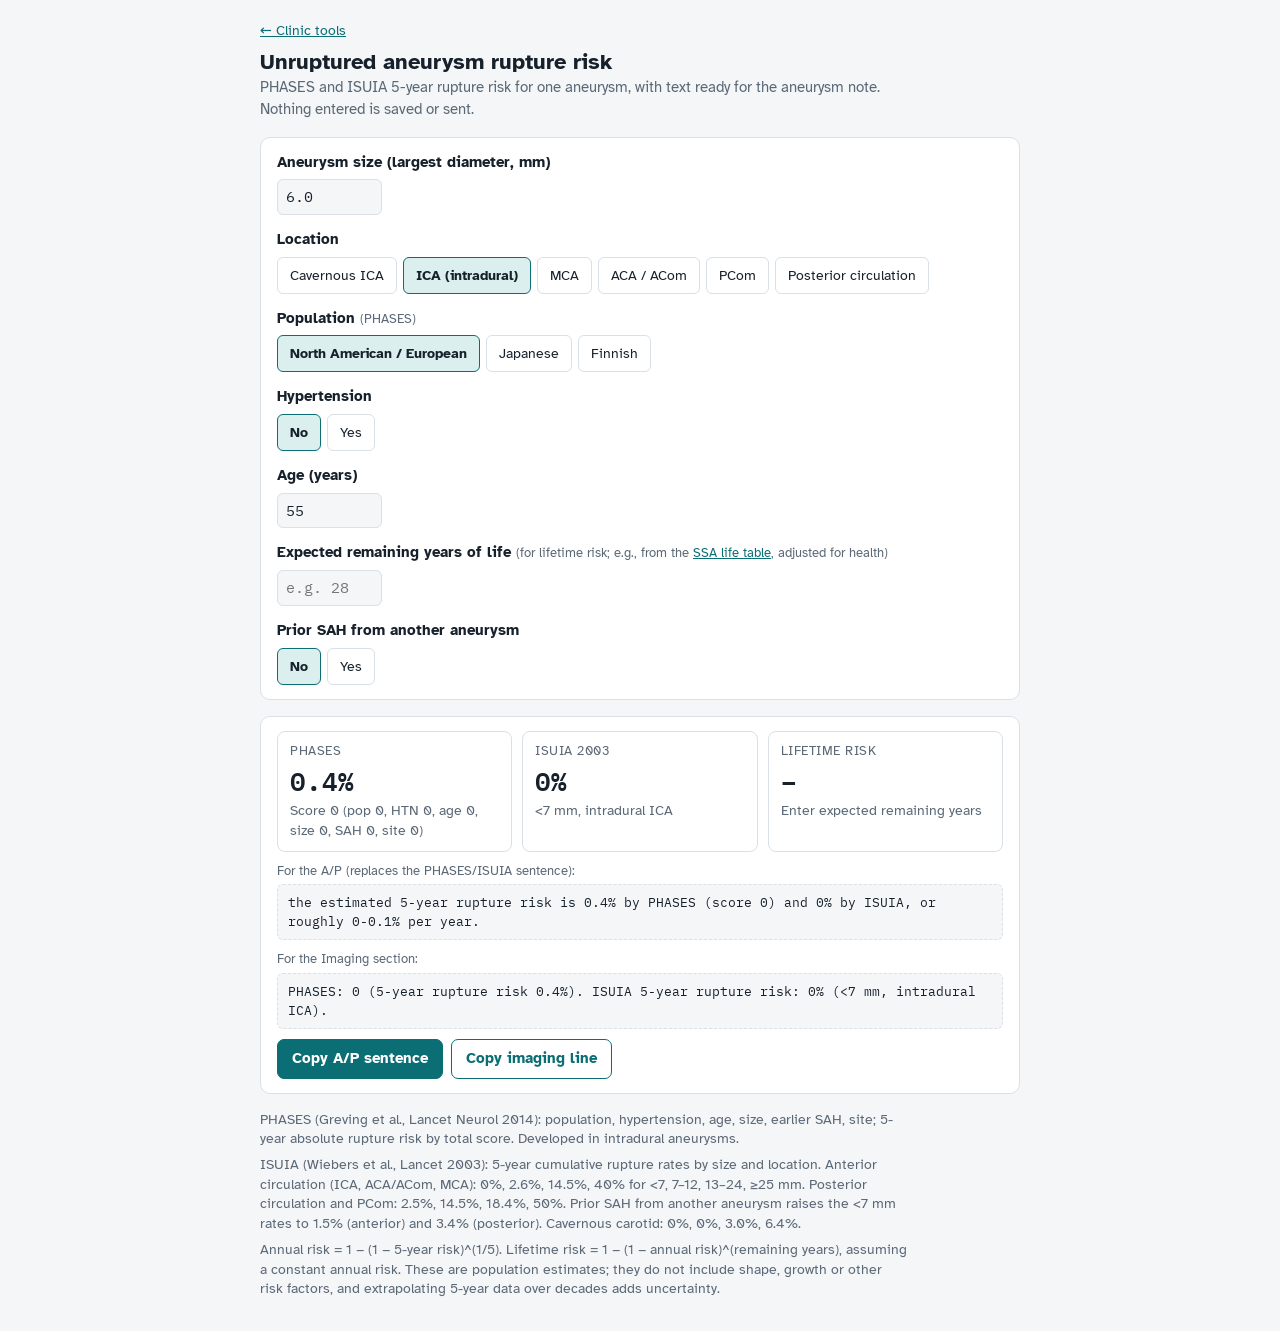
==== aneurysm.html @ d87b1063 "Add clinic tools: THI scorer and aneurysm rupture risk Co-Authored-By: Claude Opus 5.5 <noreply@anth" ====
<!doctype html>
<html lang="en">
<head>
<meta charset="utf-8">
<meta name="viewport" content="width=device-width, initial-scale=1">
<meta name="robots" content="noindex">
<title>Aneurysm Rupture Risk</title>
<link rel="stylesheet" href="https://fonts.googleapis.com/css2?family=Atkinson+Hyperlegible:wght@400;700&family=IBM+Plex+Mono:wght@400;600&display=swap">
<style>
/* Layout: inputs in one column, result panel below (sticky on wide screens), note-ready text at the bottom of the panel */
:root {
  --bg:#f4f6f8; --surface:#fff; --ink:#17212b; --muted:#5b6876; --line:#d9e0e7;
  --accent:#0b6e74; --accent-ink:#fff; --accent-soft:#dcefef; --warn:#b7791f;
  --font-body:"Atkinson Hyperlegible","Segoe UI",system-ui,sans-serif;
  --font-mono:"IBM Plex Mono",ui-monospace,Menlo,monospace;
}
@media (prefers-color-scheme: dark) { :root { --bg:#11171d; --surface:#1a232c; --ink:#e6edf3; --muted:#9aa8b6; --line:#2c3946; --accent:#4fb9bd; --accent-ink:#0b1a1c; --accent-soft:#1d3a3c; --warn:#e0a94e; color-scheme:dark; } }
* { box-sizing:border-box; }
body { margin:0; background:var(--bg); color:var(--ink); font-family:var(--font-body); font-size:15px; line-height:1.45; padding-inline:16px; padding-block:20px 32px; }
.wrap { max-width:760px; margin:0 auto; display:flex; flex-direction:column; gap:16px; }
a.back { color:var(--accent); font-size:.9rem; }
h1 { font-size:1.35rem; margin:4px 0 0; }
.sub { color:var(--muted); margin:0; max-width:64ch; }
.card { background:var(--surface); border:1px solid var(--line); border-radius:10px; padding:14px 16px; display:flex; flex-direction:column; gap:14px; }
.field { display:flex; flex-direction:column; gap:6px; }
.field > span { font-weight:700; }
.field small { color:var(--muted); font-weight:400; }
.field small a { color:var(--accent); }
.seg { display:flex; flex-wrap:wrap; gap:6px; }
.seg label { position:relative; }
.seg input { position:absolute; opacity:0; inset:0; }
.seg span { display:block; padding:7px 12px; border:1px solid var(--line); border-radius:6px; font-size:.9rem; cursor:pointer; user-select:none; }
.seg input:checked + span { background:var(--accent-soft); border-color:var(--accent); font-weight:700; }
.seg input:focus-visible + span, .btn:focus-visible, input[type=number]:focus-visible { outline:3px solid var(--accent); outline-offset:2px; }
input[type=number] { width:7em; font:inherit; font-family:var(--font-mono); padding:6px 8px; border:1px solid var(--line); border-radius:6px; background:var(--bg); color:var(--ink); }
.result { gap:10px; }
@media (min-width:760px) and (min-height:820px) { .result { position:sticky; top:env(safe-area-inset-top,0px); z-index:2; } }
.scores { display:grid; grid-template-columns:repeat(auto-fit,minmax(200px,1fr)); gap:10px; }
.score { border:1px solid var(--line); border-radius:8px; padding:10px 12px; display:flex; flex-direction:column; gap:2px; min-width:0; }
.score .lbl { font-size:.8rem; color:var(--muted); letter-spacing:.04em; text-transform:uppercase; }
.score .val { font-family:var(--font-mono); font-size:1.6rem; font-weight:600; font-variant-numeric:tabular-nums; }
.score .det { font-size:.85rem; color:var(--muted); }
.flag { color:var(--warn); font-size:.85rem; font-weight:700; }
.out { font-family:var(--font-mono); font-size:.82rem; background:var(--bg); border:1px dashed var(--line); border-radius:6px; padding:8px 10px; white-space:pre-wrap; overflow-wrap:anywhere; user-select:all; }
.outlbl { font-size:.8rem; color:var(--muted); margin-bottom:-6px; }
.actions { display:flex; flex-wrap:wrap; gap:8px; align-items:center; }
.btn { font:inherit; cursor:pointer; padding:8px 14px; border-radius:7px; border:1px solid var(--accent); background:var(--accent); color:var(--accent-ink); font-weight:700; }
.btn.ghost { background:transparent; color:var(--accent); }
.notes { font-size:.85rem; color:var(--muted); display:flex; flex-direction:column; gap:6px; max-width:72ch; }
.notes p { margin:0; }
</style>
</head>
<body>
<div class="wrap">
  <header>
    <a class="back" href="./">&larr; Clinic tools</a>
    <h1>Unruptured aneurysm rupture risk</h1>
    <p class="sub">PHASES and ISUIA 5-year rupture risk for one aneurysm, with text ready for the aneurysm note. Nothing entered is saved or sent.</p>
  </header>

  <section class="card" aria-label="Inputs">
    <div class="field"><span>Aneurysm size (largest diameter, mm)</span><input id="size" type="number" min="0" max="60" step="0.1" value="6.0" inputmode="decimal"></div>
    <div class="field"><span>Location</span>
      <div class="seg" id="site">
        <label><input type="radio" name="site" value="cav" id="s_cav"><span>Cavernous ICA</span></label>
        <label><input type="radio" name="site" value="ica" id="s_ica" checked><span>ICA (intradural)</span></label>
        <label><input type="radio" name="site" value="mca" id="s_mca"><span>MCA</span></label>
        <label><input type="radio" name="site" value="aca" id="s_aca"><span>ACA / ACom</span></label>
        <label><input type="radio" name="site" value="pcom" id="s_pcom"><span>PCom</span></label>
        <label><input type="radio" name="site" value="post" id="s_post"><span>Posterior circulation</span></label>
      </div>
    </div>
    <div class="field"><span>Population <small>(PHASES)</small></span>
      <div class="seg">
        <label><input type="radio" name="pop" value="0" id="p0" checked><span>North American / European</span></label>
        <label><input type="radio" name="pop" value="3" id="p3"><span>Japanese</span></label>
        <label><input type="radio" name="pop" value="5" id="p5"><span>Finnish</span></label>
      </div>
    </div>
    <div class="field"><span>Hypertension</span>
      <div class="seg">
        <label><input type="radio" name="htn" value="0" id="h0" checked><span>No</span></label>
        <label><input type="radio" name="htn" value="1" id="h1"><span>Yes</span></label>
      </div>
    </div>
    <div class="field"><span>Age (years)</span><input id="age" type="number" min="1" max="110" step="1" value="55" inputmode="numeric"></div>
    <div class="field"><span>Expected remaining years of life <small>(for lifetime risk; e.g., from the <a href="https://www.ssa.gov/oact/STATS/table4c6.html" target="_blank" rel="noopener">SSA life table</a>, adjusted for health)</small></span><input id="ly" type="number" min="1" max="90" step="1" placeholder="e.g. 28" inputmode="numeric"></div>
    <div class="field"><span>Prior SAH from another aneurysm</span>
      <div class="seg">
        <label><input type="radio" name="sah" value="0" id="e0" checked><span>No</span></label>
        <label><input type="radio" name="sah" value="1" id="e1"><span>Yes</span></label>
      </div>
    </div>
  </section>

  <section class="card result" aria-live="polite">
    <div class="scores">
      <div class="score"><span class="lbl">PHASES</span><span class="val" id="phV">–</span><span class="det" id="phD"></span></div>
      <div class="score"><span class="lbl">ISUIA 2003</span><span class="val" id="isV">–</span><span class="det" id="isD"></span></div>
      <div class="score"><span class="lbl">Lifetime risk</span><span class="val" id="lfV">–</span><span class="det" id="lfD"></span></div>
    </div>
    <div class="flag" id="flag" hidden></div>
    <div class="outlbl">For the A/P (replaces the PHASES/ISUIA sentence):</div>
    <div class="out" id="outAP"></div>
    <div class="outlbl">For the Imaging section:</div>
    <div class="out" id="outImg"></div>
    <div class="actions">
      <button class="btn" type="button" id="cAP">Copy A/P sentence</button>
      <button class="btn ghost" type="button" id="cImg">Copy imaging line</button>
      <span id="msg" class="det" hidden></span>
    </div>
  </section>

  <div class="notes">
    <p>PHASES (Greving et al., Lancet Neurol 2014): population, hypertension, age, size, earlier SAH, site; 5-year absolute rupture risk by total score. Developed in intradural aneurysms.</p>
    <p>ISUIA (Wiebers et al., Lancet 2003): 5-year cumulative rupture rates by size and location. Anterior circulation (ICA, ACA/ACom, MCA): 0%, 2.6%, 14.5%, 40% for &lt;7, 7–12, 13–24, ≥25 mm. Posterior circulation and PCom: 2.5%, 14.5%, 18.4%, 50%. Prior SAH from another aneurysm raises the &lt;7 mm rates to 1.5% (anterior) and 3.4% (posterior). Cavernous carotid: 0%, 0%, 3.0%, 6.4%.</p>
    <p>Annual risk = 1 − (1 − 5-year risk)^(1/5). Lifetime risk = 1 − (1 − annual risk)^(remaining years), assuming a constant annual risk. These are population estimates; they do not include shape, growth or other risk factors, and extrapolating 5-year data over decades adds uncertainty.</p>
  </div>
</div>

<script>
(function () {
  var PH_RISK = { 2:0.4, 3:0.7, 4:0.9, 5:1.3, 6:1.7, 7:2.4, 8:3.2, 9:4.3, 10:5.3, 11:7.2, 12:17.8 };
  var SITE_NAME = { cav:"cavernous ICA", ica:"intradural ICA", mca:"MCA", aca:"ACA/ACom", pcom:"PCom", post:"posterior circulation" };
  function val(n) { var c = document.querySelector('input[name="' + n + '"]:checked'); return c ? c.value : null; }
  function fmt(x) { return (Math.round(x * 10) / 10).toString(); }
  function compute() {
    var size = parseFloat(document.getElementById("size").value);
    var site = val("site"), pop = +val("pop"), htn = +val("htn"), sah = +val("sah");
    var ageYrs = parseFloat(document.getElementById("age").value); var age = (!isNaN(ageYrs) && ageYrs >= 70) ? 1 : 0;
    var ly = parseFloat(document.getElementById("ly").value);
    var flag = document.getElementById("flag");
    if (isNaN(size) || size <= 0) {
      ["phV","isV","lfV"].forEach(function (id) { document.getElementById(id).textContent = "–"; });
      document.getElementById("outAP").textContent = "Enter the aneurysm size.";
      document.getElementById("outImg").textContent = "";
      flag.hidden = true; return;
    }
    var sizePts = size < 7 ? 0 : size < 10 ? 3 : size < 20 ? 6 : 10;
    var sitePts = (site === "ica" || site === "cav") ? 0 : site === "mca" ? 2 : 4;
    var ph = pop + htn + age + sizePts + sah + sitePts;
    var phRisk = PH_RISK[Math.min(Math.max(ph, 2), 12)];
    var bin = size < 7 ? 0 : size < 13 ? 1 : size < 25 ? 2 : 3;
    var binName = ["<7 mm","7-12 mm","13-24 mm","25 mm or larger"][bin];
    var is;
    if (site === "cav") is = [0, 0, 3.0, 6.4][bin];
    else if (site === "pcom" || site === "post") is = (bin === 0 && sah) ? 3.4 : [2.5, 14.5, 18.4, 50][bin];
    else is = (bin === 0 && sah) ? 1.5 : [0, 2.6, 14.5, 40][bin];
    document.getElementById("phV").textContent = phRisk + "%";
    document.getElementById("phD").textContent = "Score " + ph + " (pop " + pop + ", HTN " + htn + ", age " + age + ", size " + sizePts + ", SAH " + sah + ", site " + sitePts + ")";
    document.getElementById("isV").textContent = fmt(is) + "%";
    document.getElementById("isD").textContent = binName + ", " + SITE_NAME[site] + (sah && bin === 0 && site !== "cav" ? ", prior SAH" : "");
    if (site === "cav") { flag.textContent = "PHASES was developed in intradural aneurysms; for cavernous aneurysms, rely on ISUIA."; flag.hidden = false; }
    else flag.hidden = true;
    function annual(p5) { return (1 - Math.pow(1 - p5 / 100, 1 / 5)) * 100; }
    function lifetime(a, yrs) { return (1 - Math.pow(1 - a / 100, yrs)) * 100; }
    function range(a, b) { var x = fmt(Math.min(a, b)), y = fmt(Math.max(a, b)); return x === y ? x : x + "-" + y; }
    var aPh = annual(phRisk), aIs = annual(is);
    var ap = "the estimated 5-year rupture risk is " + phRisk + "% by PHASES (score " + ph + ") and " + fmt(is) + "% by ISUIA, or roughly " + range(aPh, aIs) + "% per year";
    var lifeTxt = "";
    if (!isNaN(ly) && ly > 0) {
      var lPh = lifetime(aPh, ly), lIs = lifetime(aIs, ly);
      ap += ", which over an expected " + Math.round(ly) + " years of life corresponds to a cumulative lifetime rupture risk of about " + range(lPh, lIs) + "%";
      lifeTxt = " Estimated lifetime risk over " + Math.round(ly) + " years: " + fmt(lPh) + "% (PHASES), " + fmt(lIs) + "% (ISUIA).";
      document.getElementById("lfV").textContent = range(lPh, lIs) + "%";
      document.getElementById("lfD").textContent = "Over " + Math.round(ly) + " years (PHASES " + fmt(lPh) + "%, ISUIA " + fmt(lIs) + "%)";
    } else {
      document.getElementById("lfV").textContent = "–";
      document.getElementById("lfD").textContent = "Enter expected remaining years";
    }
    document.getElementById("outAP").textContent = ap + ".";
    document.getElementById("outImg").textContent = "PHASES: " + ph + " (5-year rupture risk " + phRisk + "%). ISUIA 5-year rupture risk: " + fmt(is) + "% (" + binName + ", " + SITE_NAME[site] + ")." + lifeTxt;
  }
  function copy(id) {
    var el = document.getElementById(id), msg = document.getElementById("msg");
    function sel() { var r = document.createRange(); r.selectNodeContents(el); var s = getSelection(); s.removeAllRanges(); s.addRange(r); msg.textContent = "Selected - press Ctrl+C"; msg.hidden = false; }
    try { navigator.clipboard.writeText(el.textContent).then(function () { msg.textContent = "Copied"; msg.hidden = false; }, sel); } catch (e) { sel(); }
  }
  document.addEventListener("change", compute);
  ["size","age","ly"].forEach(function (id) { document.getElementById(id).addEventListener("input", compute); });
  document.getElementById("cAP").addEventListener("click", function () { copy("outAP"); });
  document.getElementById("cImg").addEventListener("click", function () { copy("outImg"); });
  compute();
})();
</script>
</body>
</html>
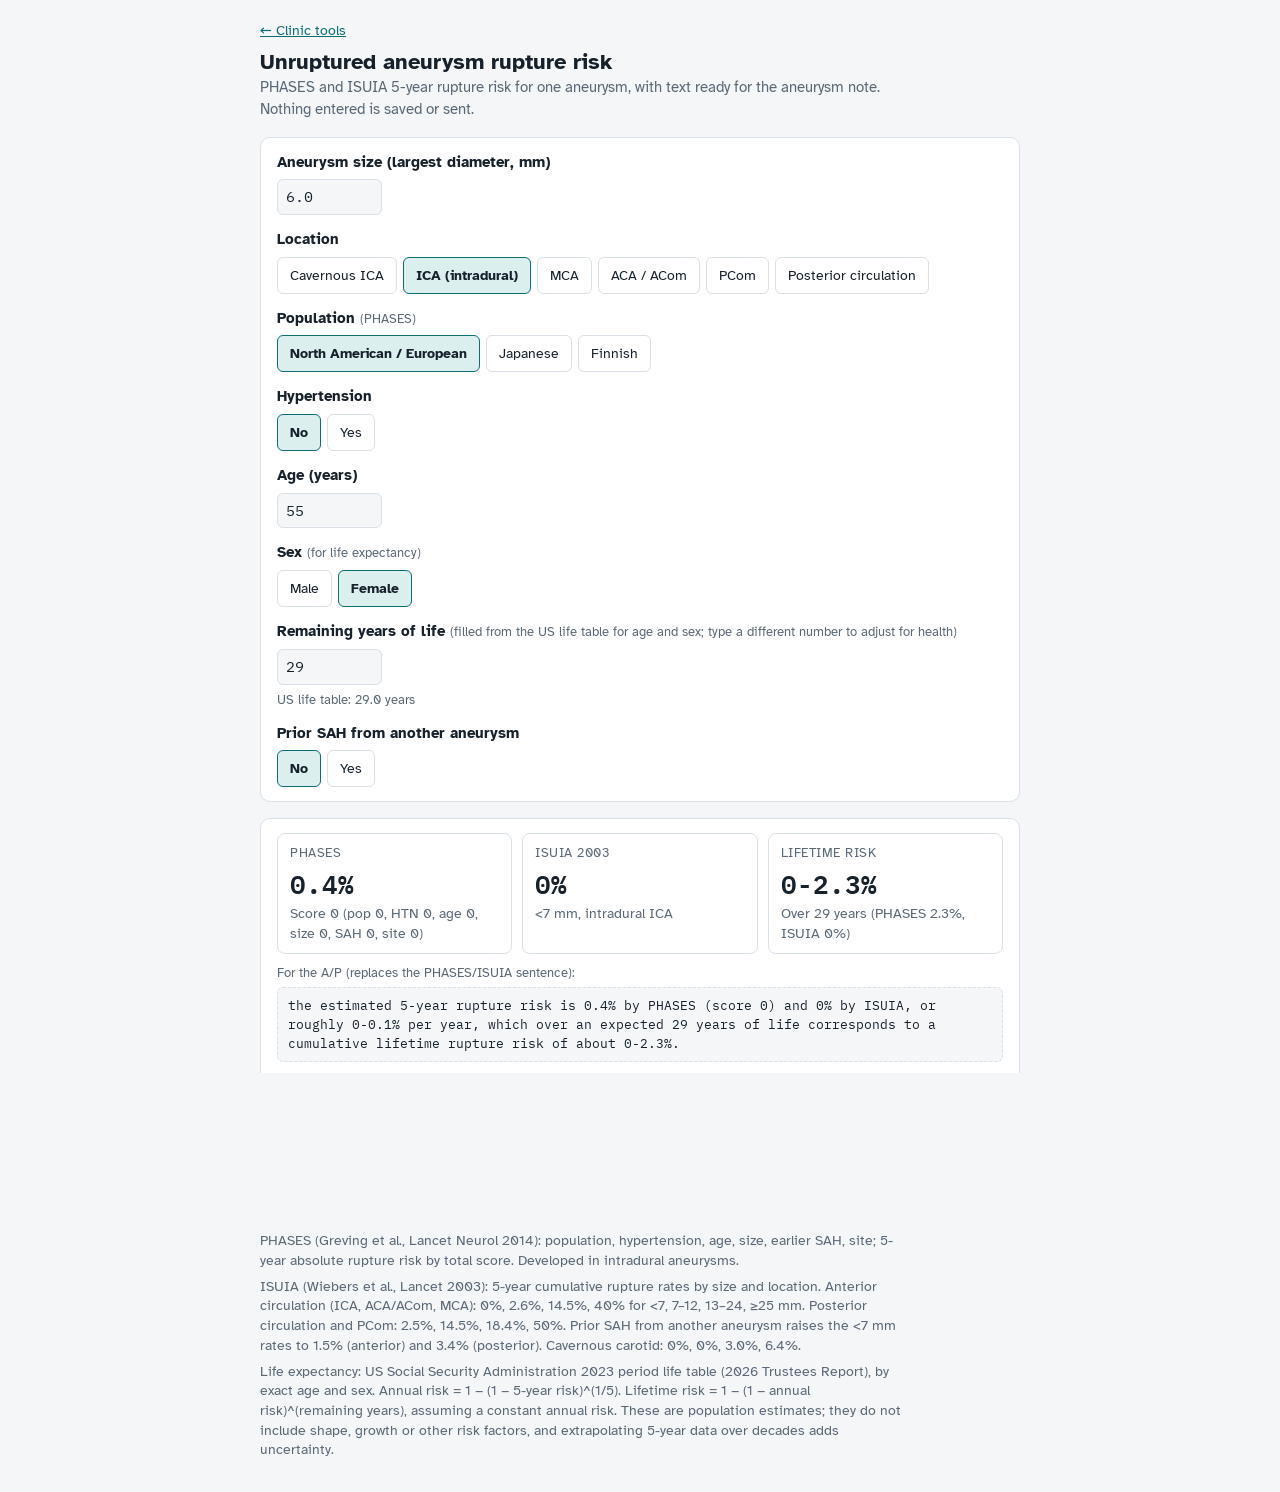
==== commit b355a7bc: "Aneurysm calculator: fill remaining life years automatically from age and sex (SSA 2023 life table) " ====
--- a/aneurysm.html
+++ b/aneurysm.html
@@ -84,7 +84,13 @@
       </div>
     </div>
     <div class="field"><span>Age (years)</span><input id="age" type="number" min="1" max="110" step="1" value="55" inputmode="numeric"></div>
-    <div class="field"><span>Expected remaining years of life <small>(for lifetime risk; e.g., from the <a href="https://www.ssa.gov/oact/STATS/table4c6.html" target="_blank" rel="noopener">SSA life table</a>, adjusted for health)</small></span><input id="ly" type="number" min="1" max="90" step="1" placeholder="e.g. 28" inputmode="numeric"></div>
+    <div class="field"><span>Sex <small>(for life expectancy)</small></span>
+      <div class="seg">
+        <label><input type="radio" name="sex" value="m" id="x_m"><span>Male</span></label>
+        <label><input type="radio" name="sex" value="f" id="x_f" checked><span>Female</span></label>
+      </div>
+    </div>
+    <div class="field"><span>Remaining years of life <small>(filled from the US life table for age and sex; type a different number to adjust for health)</small></span><input id="ly" type="number" min="1" max="90" step="1" inputmode="numeric"><small id="lyNote"></small></div>
     <div class="field"><span>Prior SAH from another aneurysm</span>
       <div class="seg">
         <label><input type="radio" name="sah" value="0" id="e0" checked><span>No</span></label>
@@ -114,7 +120,7 @@
   <div class="notes">
     <p>PHASES (Greving et al., Lancet Neurol 2014): population, hypertension, age, size, earlier SAH, site; 5-year absolute rupture risk by total score. Developed in intradural aneurysms.</p>
     <p>ISUIA (Wiebers et al., Lancet 2003): 5-year cumulative rupture rates by size and location. Anterior circulation (ICA, ACA/ACom, MCA): 0%, 2.6%, 14.5%, 40% for &lt;7, 7–12, 13–24, ≥25 mm. Posterior circulation and PCom: 2.5%, 14.5%, 18.4%, 50%. Prior SAH from another aneurysm raises the &lt;7 mm rates to 1.5% (anterior) and 3.4% (posterior). Cavernous carotid: 0%, 0%, 3.0%, 6.4%.</p>
-    <p>Annual risk = 1 − (1 − 5-year risk)^(1/5). Lifetime risk = 1 − (1 − annual risk)^(remaining years), assuming a constant annual risk. These are population estimates; they do not include shape, growth or other risk factors, and extrapolating 5-year data over decades adds uncertainty.</p>
+    <p>Life expectancy: US Social Security Administration 2023 period life table (2026 Trustees Report), by exact age and sex. Annual risk = 1 − (1 − 5-year risk)^(1/5). Lifetime risk = 1 − (1 − annual risk)^(remaining years), assuming a constant annual risk. These are population estimates; they do not include shape, growth or other risk factors, and extrapolating 5-year data over decades adds uncertainty.</p>
   </div>
 </div>
 
@@ -128,7 +134,13 @@
     var size = parseFloat(document.getElementById("size").value);
     var site = val("site"), pop = +val("pop"), htn = +val("htn"), sah = +val("sah");
     var ageYrs = parseFloat(document.getElementById("age").value); var age = (!isNaN(ageYrs) && ageYrs >= 70) ? 1 : 0;
-    var ly = parseFloat(document.getElementById("ly").value);
+    var LE = { m:[75.79, 75.25, 74.28, 73.31, 72.33, 71.34, 70.35, 69.36, 68.37, 67.38, 66.39, 65.39, 64.4, 63.41, 62.43, 61.45, 60.48, 59.51, 58.56, 57.62, 56.69, 55.76, 54.83, 53.9, 52.98, 52.06, 51.14, 50.23, 49.32, 48.41, 47.5, 46.6, 45.7, 44.81, 43.91, 43.02, 42.13, 41.24, 40.36, 39.47, 38.59, 37.71, 36.83, 35.95, 35.08, 34.21, 33.34, 32.48, 31.62, 30.76, 29.9, 29.05, 28.21, 27.38, 26.55, 25.73, 24.92, 24.12, 23.34, 22.56, 21.79, 21.04, 20.29, 19.56, 18.83, 18.12, 17.41, 16.71, 16.02, 15.34, 14.66, 14.0, 13.34, 12.69, 12.05, 11.42, 10.8, 10.19, 9.61, 9.04, 8.5, 7.97, 7.46, 6.97, 6.5, 6.04, 5.61, 5.2, 4.81, 4.45, 4.11, 3.8, 3.5, 3.23, 2.99, 2.77, 2.58, 2.41, 2.27, 2.15, 2.04], f:[81.06, 80.48, 79.51, 78.53, 77.54, 76.55, 75.56, 74.57, 73.58, 72.59, 71.59, 70.6, 69.61, 68.62, 67.63, 66.64, 65.66, 64.67, 63.69, 62.72, 61.74, 60.77, 59.8, 58.83, 57.86, 56.9, 55.93, 54.97, 54.0, 53.04, 52.08, 51.13, 50.18, 49.23, 48.28, 47.34, 46.39, 45.45, 44.51, 43.58, 42.64, 41.71, 40.78, 39.86, 38.93, 38.01, 37.1, 36.18, 35.27, 34.36, 33.45, 32.55, 31.66, 30.77, 29.89, 29.01, 28.14, 27.28, 26.42, 25.57, 24.73, 23.9, 23.08, 22.27, 21.46, 20.66, 19.87, 19.08, 18.3, 17.53, 16.76, 16.01, 15.26, 14.53, 13.81, 13.1, 12.41, 11.73, 11.08, 10.44, 9.82, 9.22, 8.64, 8.08, 7.54, 7.02, 6.53, 6.05, 5.61, 5.19, 4.8, 4.44, 4.1, 3.79, 3.5, 3.23, 2.99, 2.77, 2.57, 2.39, 2.23] };
+    var sex = val("sex") || "f";
+    var lyEl = document.getElementById("ly");
+    var autoLy = (!isNaN(ageYrs) && ageYrs >= 0) ? LE[sex][Math.min(Math.round(ageYrs), 100)] : NaN;
+    if (!lyEl.dataset.manual && !isNaN(autoLy)) lyEl.value = Math.round(autoLy);
+    document.getElementById("lyNote").textContent = isNaN(autoLy) ? "" : "US life table: " + autoLy.toFixed(1) + " years" + (lyEl.dataset.manual ? " (you entered a different value)" : "");
+    var ly = parseFloat(lyEl.value);
     var flag = document.getElementById("flag");
     if (isNaN(size) || size <= 0) {
       ["phV","isV","lfV"].forEach(function (id) { document.getElementById(id).textContent = "–"; });
@@ -177,7 +189,8 @@
     try { navigator.clipboard.writeText(el.textContent).then(function () { msg.textContent = "Copied"; msg.hidden = false; }, sel); } catch (e) { sel(); }
   }
   document.addEventListener("change", compute);
-  ["size","age","ly"].forEach(function (id) { document.getElementById(id).addEventListener("input", compute); });
+  ["size","age"].forEach(function (id) { document.getElementById(id).addEventListener("input", compute); });
+  document.getElementById("ly").addEventListener("input", function () { this.dataset.manual = this.value ? "1" : ""; compute(); });
   document.getElementById("cAP").addEventListener("click", function () { copy("outAP"); });
   document.getElementById("cImg").addEventListener("click", function () { copy("outImg"); });
   compute();
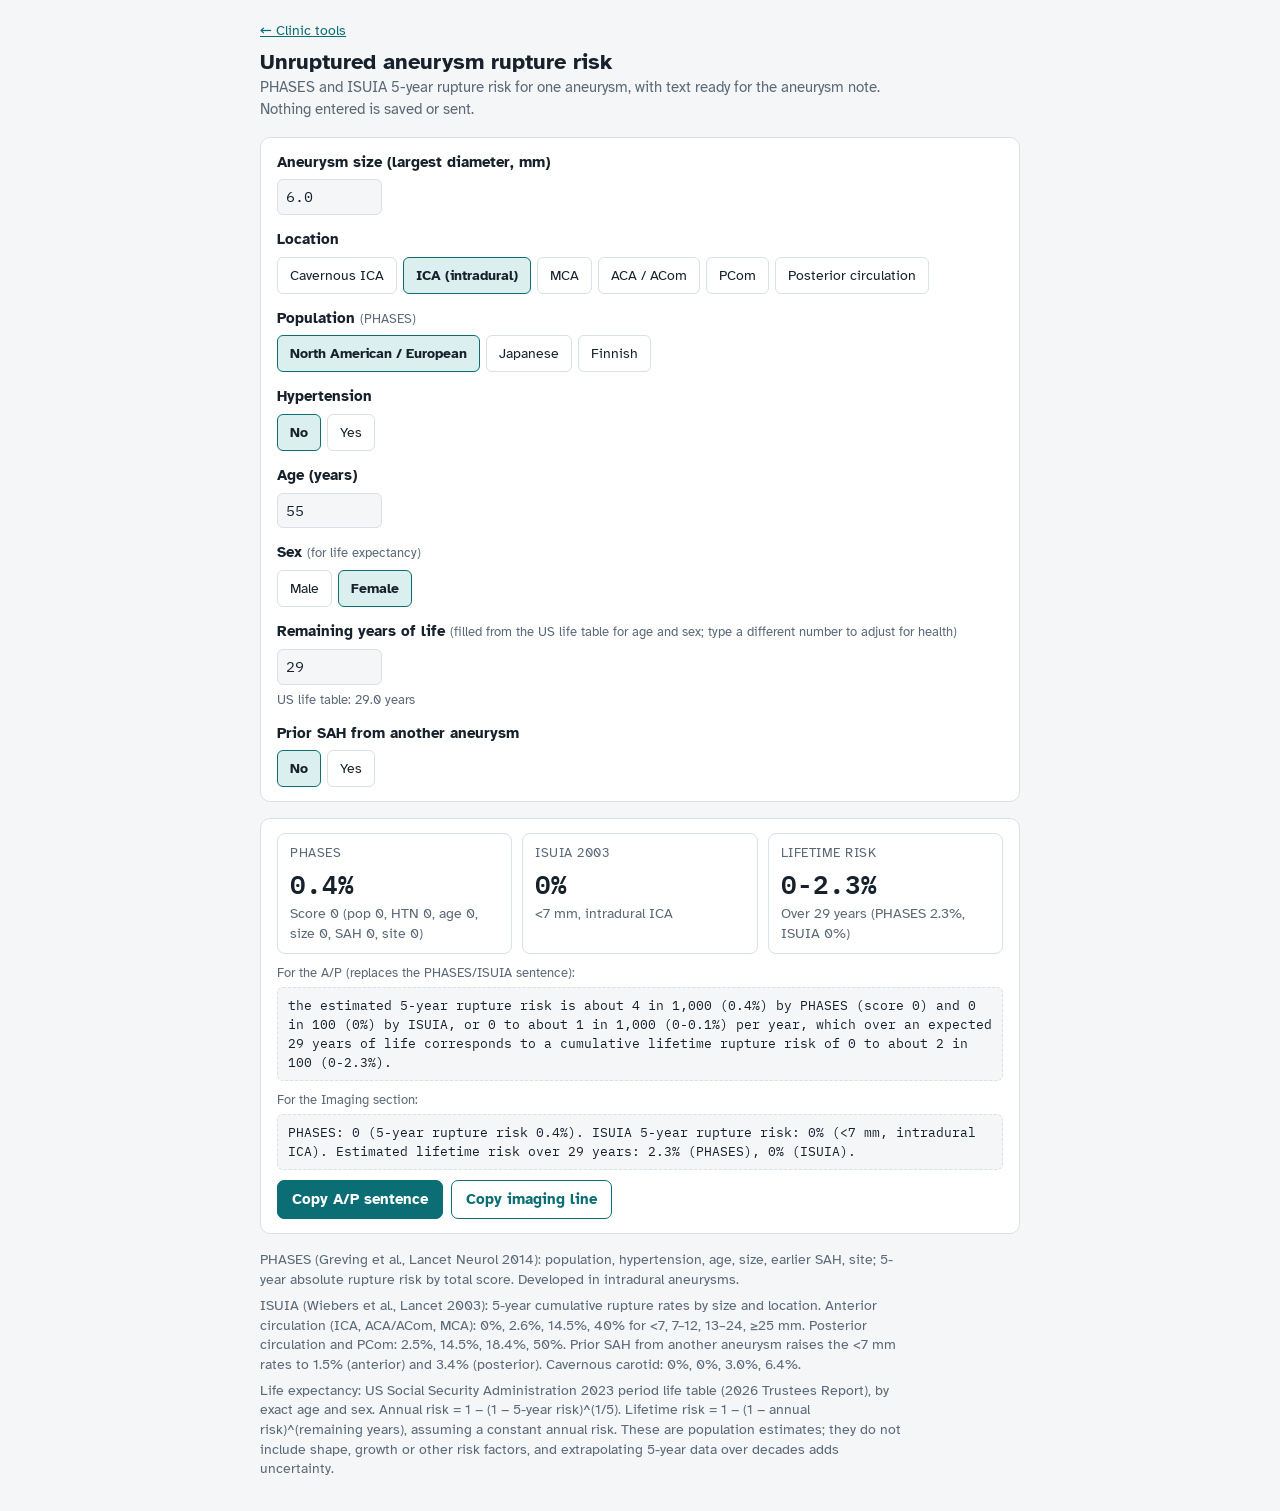
==== commit 79ba656c: "Aneurysm calculator: note sentence as 'about X in 100 (X%)' Co-Authored-By: Claude Opus 5.5 <noreply" ====
--- a/aneurysm.html
+++ b/aneurysm.html
@@ -167,12 +167,27 @@
     function annual(p5) { return (1 - Math.pow(1 - p5 / 100, 1 / 5)) * 100; }
     function lifetime(a, yrs) { return (1 - Math.pow(1 - a / 100, yrs)) * 100; }
     function range(a, b) { var x = fmt(Math.min(a, b)), y = fmt(Math.max(a, b)); return x === y ? x : x + "-" + y; }
+    function nat(p) {
+      if (p === 0) return "0 in 100 (0%)";
+      if (p < 0.1) return "fewer than 1 in 1,000 (under 0.1%)";
+      if (p < 1) return "about " + Math.round(p * 10) + " in 1,000 (" + fmt(p) + "%)";
+      return "about " + Math.round(p) + " in 100 (" + fmt(p) + "%)";
+    }
+    function natRange(a, b) {
+      var lo = Math.min(a, b), hi = Math.max(a, b);
+      if (fmt(lo) === fmt(hi)) return nat(lo);
+      var per1000 = hi < 1 || (lo > 0 && lo < 1), k = per1000 ? 10 : 1, den = per1000 ? "1,000" : "100";
+      var nlo = Math.round(lo * k), nhi = Math.round(hi * k);
+      var loTxt = lo === 0 ? "0" : (nlo === 0 ? "under 1" : (nlo === nhi ? "about " + nlo : "about " + nlo));
+      var hiTxt = lo === 0 || nlo === 0 ? "about " + nhi : String(nhi);
+      return loTxt + " to " + hiTxt + " in " + den + " (" + fmt(lo) + "-" + fmt(hi) + "%)";
+    }
     var aPh = annual(phRisk), aIs = annual(is);
-    var ap = "the estimated 5-year rupture risk is " + phRisk + "% by PHASES (score " + ph + ") and " + fmt(is) + "% by ISUIA, or roughly " + range(aPh, aIs) + "% per year";
+    var ap = "the estimated 5-year rupture risk is " + nat(phRisk) + " by PHASES (score " + ph + ") and " + nat(is) + " by ISUIA, or " + natRange(aPh, aIs) + " per year";
     var lifeTxt = "";
     if (!isNaN(ly) && ly > 0) {
       var lPh = lifetime(aPh, ly), lIs = lifetime(aIs, ly);
-      ap += ", which over an expected " + Math.round(ly) + " years of life corresponds to a cumulative lifetime rupture risk of about " + range(lPh, lIs) + "%";
+      ap += ", which over an expected " + Math.round(ly) + " years of life corresponds to a cumulative lifetime rupture risk of " + natRange(lPh, lIs);
       lifeTxt = " Estimated lifetime risk over " + Math.round(ly) + " years: " + fmt(lPh) + "% (PHASES), " + fmt(lIs) + "% (ISUIA).";
       document.getElementById("lfV").textContent = range(lPh, lIs) + "%";
       document.getElementById("lfD").textContent = "Over " + Math.round(ly) + " years (PHASES " + fmt(lPh) + "%, ISUIA " + fmt(lIs) + "%)";
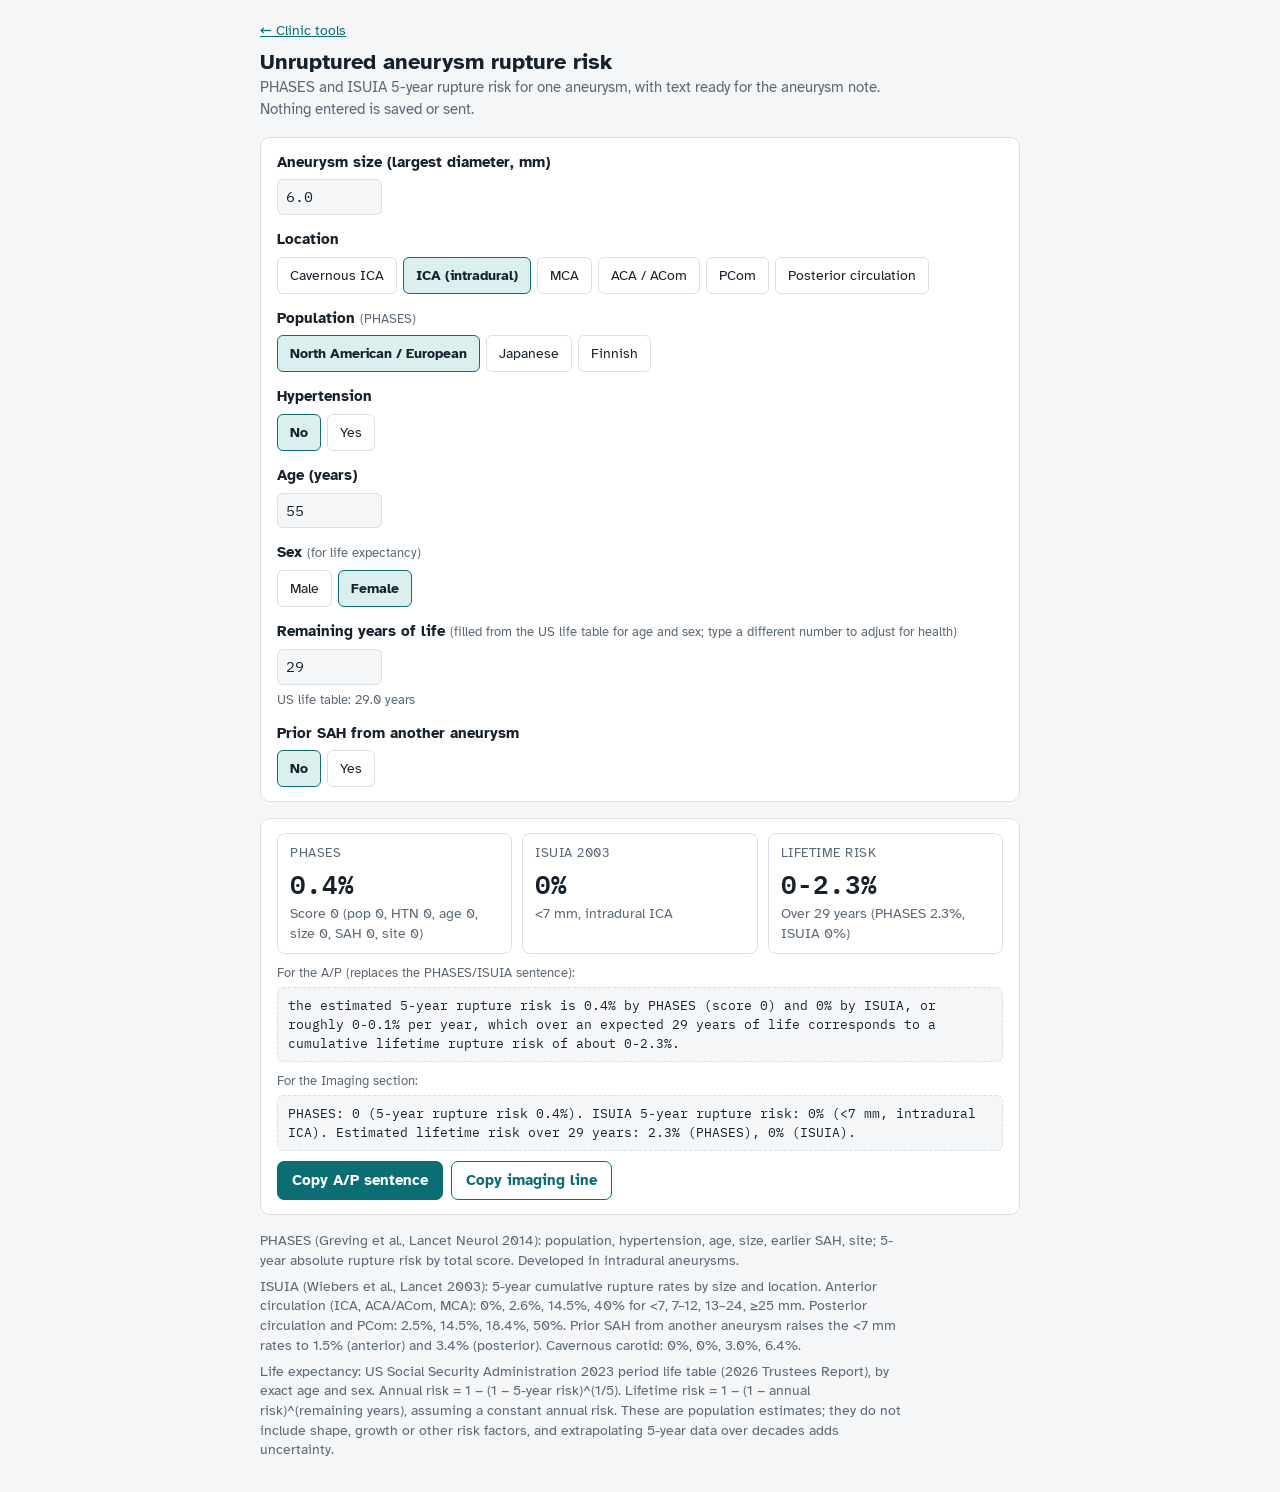
==== commit 1b7dd438: "Revert aneurysm calculator note wording to percentages Co-Authored-By: Claude Opus 5.5 <noreply@anth" ====
--- a/aneurysm.html
+++ b/aneurysm.html
@@ -167,27 +167,12 @@
     function annual(p5) { return (1 - Math.pow(1 - p5 / 100, 1 / 5)) * 100; }
     function lifetime(a, yrs) { return (1 - Math.pow(1 - a / 100, yrs)) * 100; }
     function range(a, b) { var x = fmt(Math.min(a, b)), y = fmt(Math.max(a, b)); return x === y ? x : x + "-" + y; }
-    function nat(p) {
-      if (p === 0) return "0 in 100 (0%)";
-      if (p < 0.1) return "fewer than 1 in 1,000 (under 0.1%)";
-      if (p < 1) return "about " + Math.round(p * 10) + " in 1,000 (" + fmt(p) + "%)";
-      return "about " + Math.round(p) + " in 100 (" + fmt(p) + "%)";
-    }
-    function natRange(a, b) {
-      var lo = Math.min(a, b), hi = Math.max(a, b);
-      if (fmt(lo) === fmt(hi)) return nat(lo);
-      var per1000 = hi < 1 || (lo > 0 && lo < 1), k = per1000 ? 10 : 1, den = per1000 ? "1,000" : "100";
-      var nlo = Math.round(lo * k), nhi = Math.round(hi * k);
-      var loTxt = lo === 0 ? "0" : (nlo === 0 ? "under 1" : (nlo === nhi ? "about " + nlo : "about " + nlo));
-      var hiTxt = lo === 0 || nlo === 0 ? "about " + nhi : String(nhi);
-      return loTxt + " to " + hiTxt + " in " + den + " (" + fmt(lo) + "-" + fmt(hi) + "%)";
-    }
     var aPh = annual(phRisk), aIs = annual(is);
-    var ap = "the estimated 5-year rupture risk is " + nat(phRisk) + " by PHASES (score " + ph + ") and " + nat(is) + " by ISUIA, or " + natRange(aPh, aIs) + " per year";
+    var ap = "the estimated 5-year rupture risk is " + phRisk + "% by PHASES (score " + ph + ") and " + fmt(is) + "% by ISUIA, or roughly " + range(aPh, aIs) + "% per year";
     var lifeTxt = "";
     if (!isNaN(ly) && ly > 0) {
       var lPh = lifetime(aPh, ly), lIs = lifetime(aIs, ly);
-      ap += ", which over an expected " + Math.round(ly) + " years of life corresponds to a cumulative lifetime rupture risk of " + natRange(lPh, lIs);
+      ap += ", which over an expected " + Math.round(ly) + " years of life corresponds to a cumulative lifetime rupture risk of about " + range(lPh, lIs) + "%";
       lifeTxt = " Estimated lifetime risk over " + Math.round(ly) + " years: " + fmt(lPh) + "% (PHASES), " + fmt(lIs) + "% (ISUIA).";
       document.getElementById("lfV").textContent = range(lPh, lIs) + "%";
       document.getElementById("lfD").textContent = "Over " + Math.round(ly) + " years (PHASES " + fmt(lPh) + "%, ISUIA " + fmt(lIs) + "%)";
